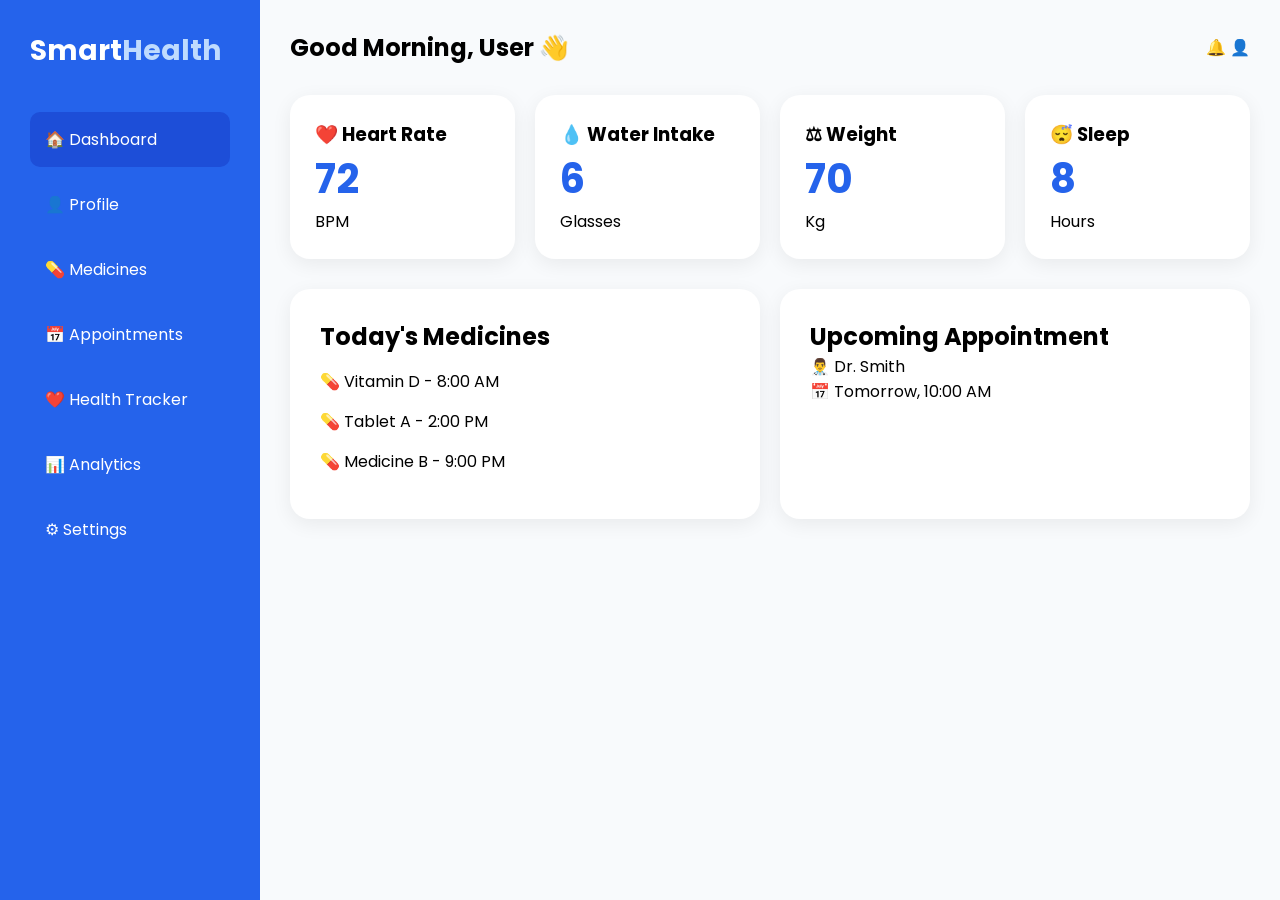
==== dashboard.html @ f0cc43c8 "Create SmartHealth dashboard layout" ====
<!DOCTYPE html>
<html lang="en">

<head>

<meta charset="UTF-8">
<meta name="viewport" content="width=device-width, initial-scale=1.0">

<title>SmartHealth Dashboard</title>

<link rel="stylesheet" href="css/dashboard.css">

<link href="https://fonts.googleapis.com/css2?family=Poppins:wght@400;500;600;700&display=swap" rel="stylesheet">

</head>


<body>


<div class="dashboard-container">


<!-- Sidebar -->

<aside class="sidebar">

<h2>
Smart<span>Health</span>
</h2>


<ul>

<li class="active">
🏠 Dashboard
</li>

<li>
👤 Profile
</li>

<li>
💊 Medicines
</li>

<li>
📅 Appointments
</li>

<li>
❤️ Health Tracker
</li>

<li>
📊 Analytics
</li>

<li>
⚙ Settings
</li>


</ul>


</aside>



<!-- Main Content -->


<main class="main-content">


<header class="topbar">


<h2>
Good Morning, User 👋
</h2>


<div class="profile">
   
   🔔  👤

</div>


</header>




<!-- Health Cards -->


<section class="health-cards">


<div class="card">

<h3>
❤️ Heart Rate
</h3>

<h1>
72
</h1>

<p>
BPM
</p>

</div>



<div class="card">

<h3>
💧 Water Intake
</h3>

<h1>
6
</h1>

<p>
Glasses
</p>

</div>



<div class="card">

<h3>
⚖ Weight
</h3>

<h1>
70
</h1>

<p>
Kg
</p>

</div>



<div class="card">

<h3>
😴 Sleep
</h3>

<h1>
8
</h1>

<p>
Hours
</p>

</div>


</section>




<!-- Bottom Sections -->


<section class="dashboard-grid">


<div class="box">

<h2>
Today's Medicines
</h2>

<ul>

<li>
💊 Vitamin D - 8:00 AM
</li>

<li>
💊 Tablet A - 2:00 PM
</li>

<li>
💊 Medicine B - 9:00 PM
</li>


</ul>

</div>




<div class="box">

<h2>
Upcoming Appointment
</h2>


<p>
👨‍⚕️ Dr. Smith
</p>

<p>
📅 Tomorrow, 10:00 AM
</p>


</div>


</section>



</main>


</div>



</body>

</html>
---- css/dashboard.css ----
*{
margin:0;
padding:0;
box-sizing:border-box;
}


body{

font-family:'Poppins',sans-serif;
background:#f8fafc;

}



.dashboard-container{

display:flex;
min-height:100vh;

}



/* Sidebar */


.sidebar{

width:260px;
background:#2563eb;
color:white;
padding:30px;

}



.sidebar h2{

font-size:28px;

}


.sidebar span{

color:#bfdbfe;

}



.sidebar ul{

list-style:none;
margin-top:40px;

}


.sidebar li{

padding:15px;
margin-bottom:10px;

border-radius:10px;

cursor:pointer;

}



.sidebar li:hover,
.active{

background:#1d4ed8;

}




/* Main */


.main-content{

flex:1;
padding:30px;

}



.topbar{

display:flex;
justify-content:space-between;
align-items:center;

margin-bottom:30px;

}



/* Cards */


.health-cards{

display:grid;

grid-template-columns:repeat(4,1fr);

gap:20px;

}



.card{

background:white;

padding:25px;

border-radius:20px;

box-shadow:0 5px 20px #0001;

}



.card h1{

font-size:40px;
color:#2563eb;

}




/* Bottom */


.dashboard-grid{

display:grid;

grid-template-columns:1fr 1fr;

gap:20px;

margin-top:30px;

}



.box{

background:white;

padding:30px;

border-radius:20px;

box-shadow:0 5px 20px #0001;

}



.box li{

margin:15px 0;

list-style:none;

}
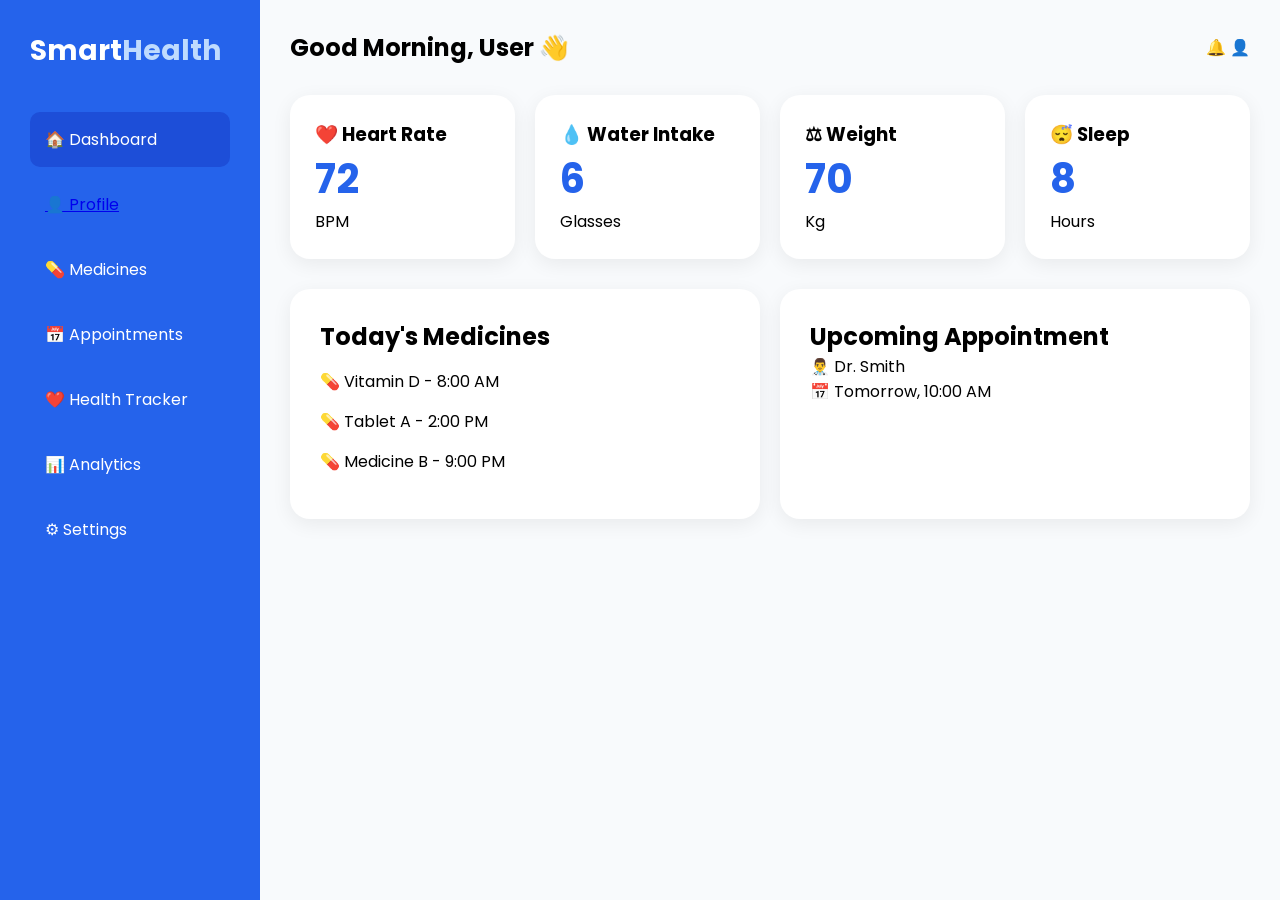
==== commit a3c53e02: "user health profile" ====
--- a/dashboard.html
+++ b/dashboard.html
@@ -37,7 +37,9 @@
 </li>
 
 <li>
+<a href="profile.html">
 👤 Profile
+</a>
 </li>
 
 <li>
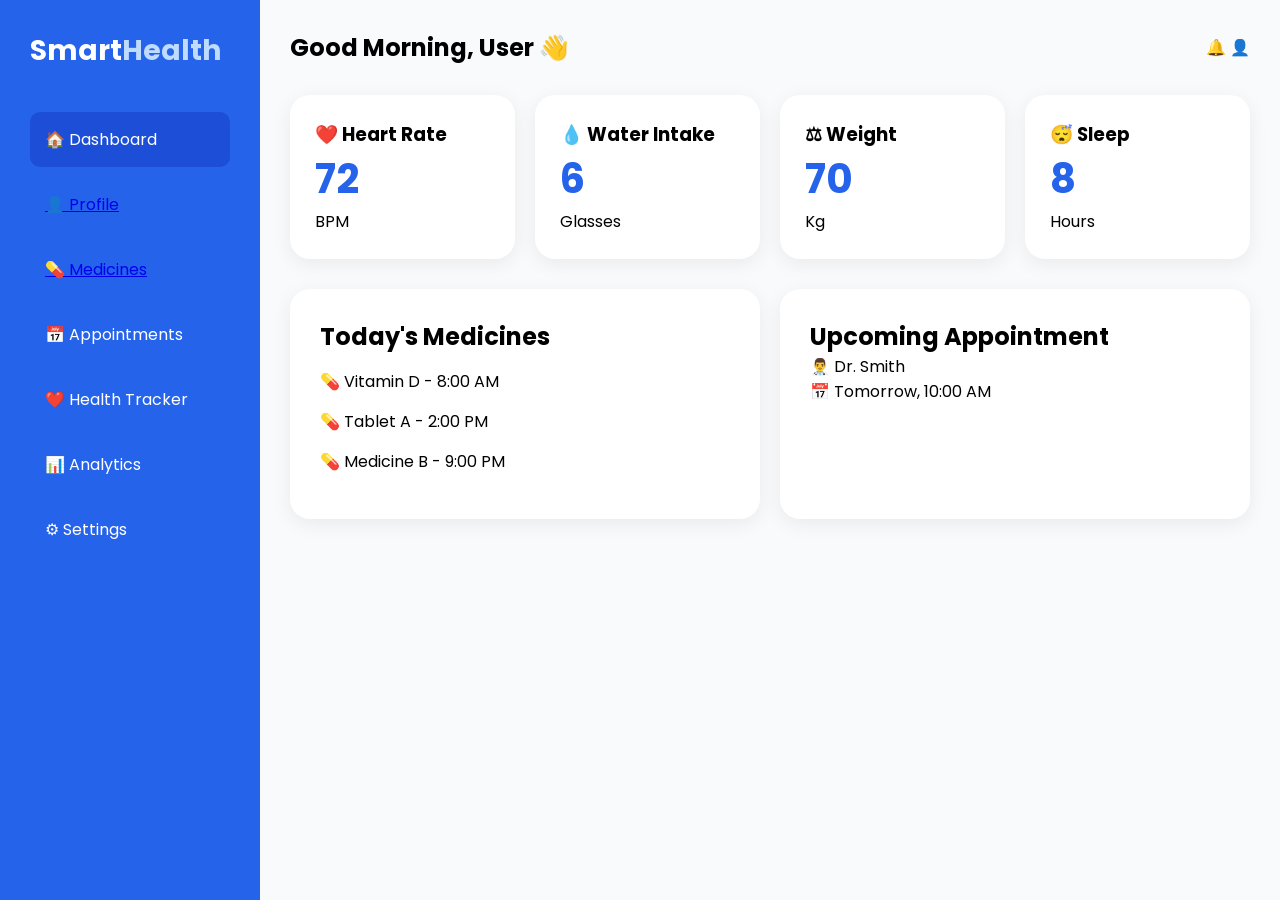
==== commit 49764018: "Medicine remainder" ====
--- a/dashboard.html
+++ b/dashboard.html
@@ -43,7 +43,13 @@
 </li>
 
 <li>
+
+<a href="medicine.html">
+
 💊 Medicines
+
+</a>
+
 </li>
 
 <li>
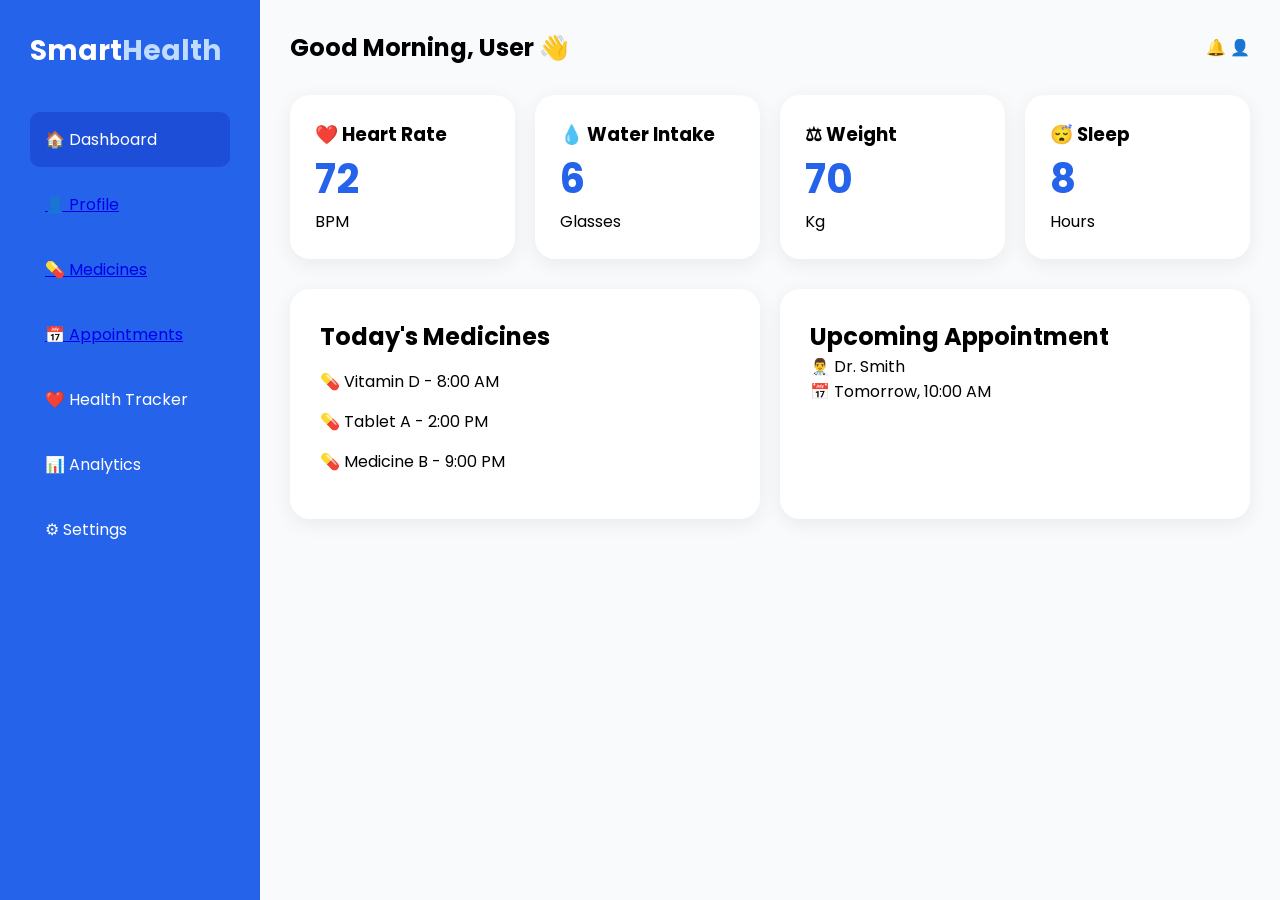
==== commit 9ef1599c: "Doctor appointment manager module" ====
--- a/dashboard.html
+++ b/dashboard.html
@@ -53,7 +53,13 @@
 </li>
 
 <li>
+
+<a href="appointment.html">
+
 📅 Appointments
+
+</a>
+
 </li>
 
 <li>
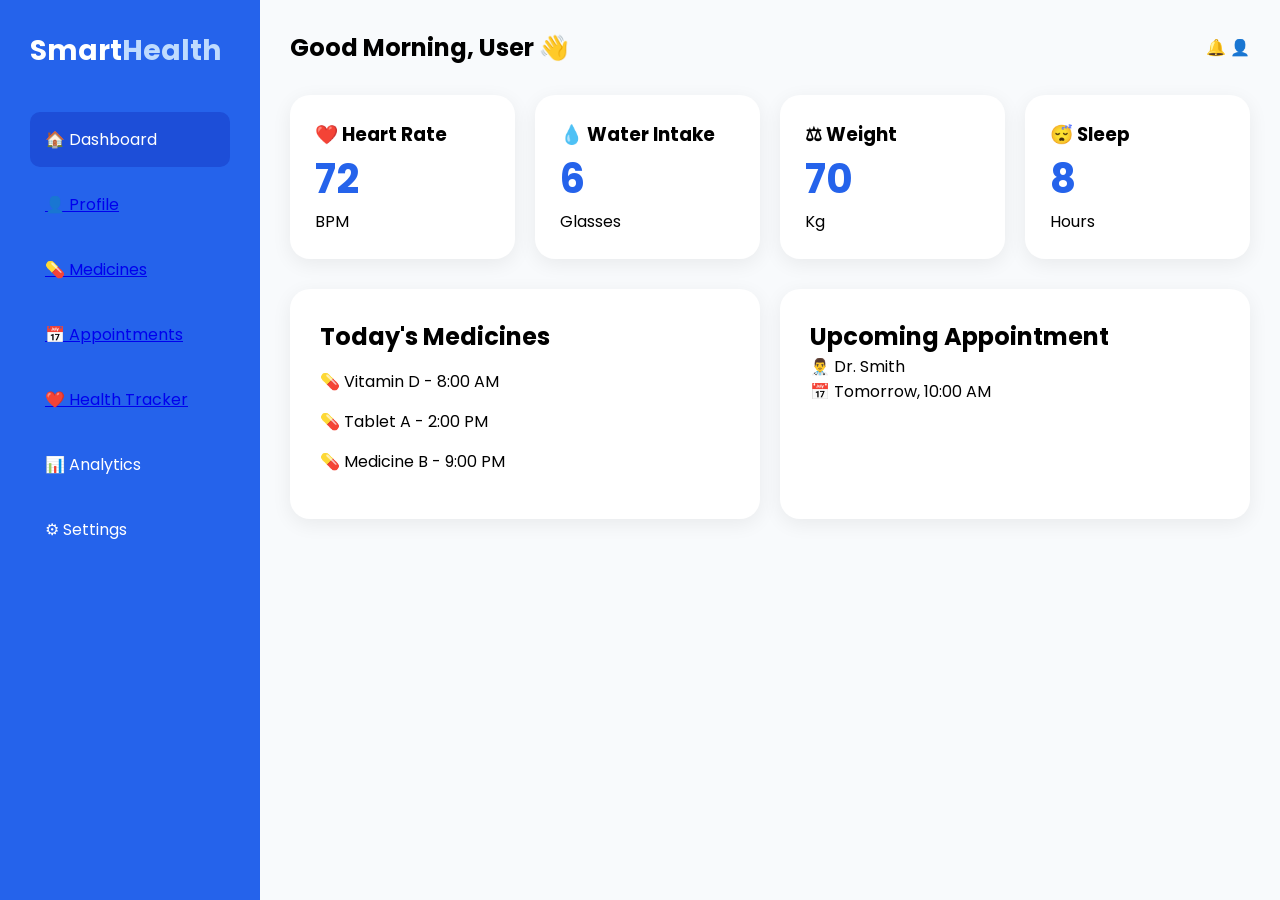
==== commit 4f68e100: "Health tracker" ====
--- a/dashboard.html
+++ b/dashboard.html
@@ -63,7 +63,13 @@
 </li>
 
 <li>
+
+<a href="tracker.html">
+
 ❤️ Health Tracker
+
+</a>
+
 </li>
 
 <li>
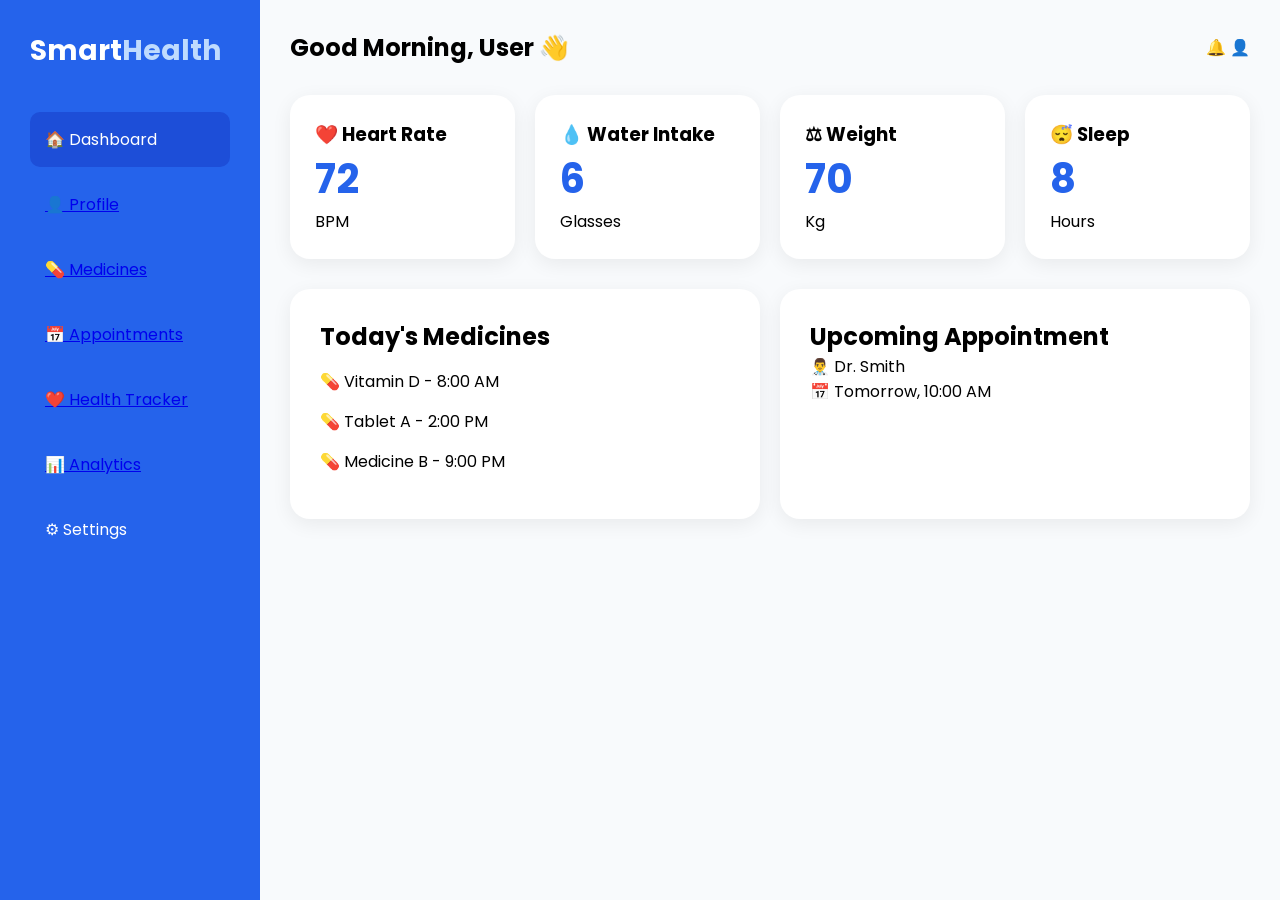
==== commit 1fcf97e7: "Health Analytics" ====
--- a/dashboard.html
+++ b/dashboard.html
@@ -73,7 +73,13 @@
 </li>
 
 <li>
+
+<a href="analytics.html">
+
 📊 Analytics
+
+</a>
+
 </li>
 
 <li>
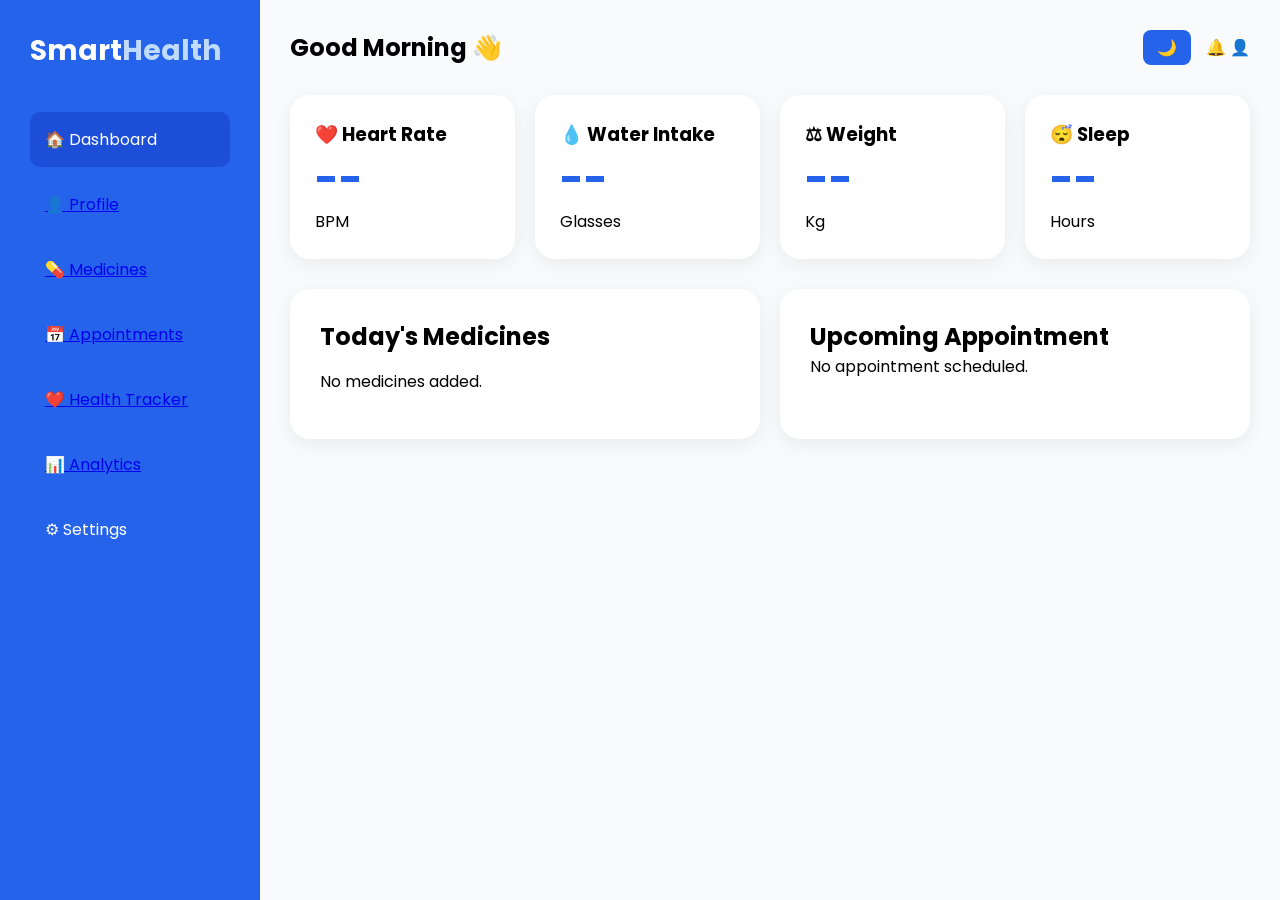
==== commit 78cffd7c: "Dark mode" ====
--- a/dashboard.html
+++ b/dashboard.html
@@ -103,14 +103,16 @@
 <header class="topbar">
 
 
-<h2>
-Good Morning, User 👋
+<h2 id="welcomeMessage">
+Good Morning 👋
 </h2>
 
 
 <div class="profile">
-   
-   🔔  👤
+
+    <button id="themeToggle">🌙</button>
+
+    🔔 👤
 
 </div>
 
@@ -132,13 +134,8 @@
 ❤️ Heart Rate
 </h3>
 
-<h1>
-72
-</h1>
-
-<p>
-BPM
-</p>
+<h1 id="heartRate">--</h1>
+<p>BPM</p>
 
 </div>
 
@@ -150,9 +147,7 @@
 💧 Water Intake
 </h3>
 
-<h1>
-6
-</h1>
+<h1 id="waterIntake">--</h1>
 
 <p>
 Glasses
@@ -168,9 +163,7 @@
 ⚖ Weight
 </h3>
 
-<h1>
-70
-</h1>
+<h1 id="weightValue">--</h1>
 
 <p>
 Kg
@@ -186,9 +179,7 @@
 😴 Sleep
 </h3>
 
-<h1>
-8
-</h1>
+<h1 id="sleepHours">--</h1>
 
 <p>
 Hours
@@ -210,26 +201,11 @@
 
 <div class="box">
 
-<h2>
-Today's Medicines
-</h2>
-
-<ul>
-
-<li>
-💊 Vitamin D - 8:00 AM
-</li>
-
-<li>
-💊 Tablet A - 2:00 PM
-</li>
-
-<li>
-💊 Medicine B - 9:00 PM
-</li>
-
-
-</ul>
+    <h2>Today's Medicines</h2>
+
+    <ul id="medicineSummary">
+        <li>No medicines added.</li>
+    </ul>
 
 </div>
 
@@ -238,33 +214,17 @@
 
 <div class="box">
 
-<h2>
-Upcoming Appointment
-</h2>
-
-
-<p>
-👨‍⚕️ Dr. Smith
-</p>
-
-<p>
-📅 Tomorrow, 10:00 AM
-</p>
-
-
-</div>
-
-
+    <h2>Upcoming Appointment</h2>
+
+    <p id="appointmentSummary">
+        No appointment scheduled.
+    </p>
+
+</div>
 </section>
-
-
-
 </main>
-
-
-</div>
-
-
+</div>
+<script src="js/dashboard.js"></script>
 
 </body>
 
--- a/css/dashboard.css
+++ b/css/dashboard.css
@@ -183,4 +183,42 @@
 
 list-style:none;
 
+}
+.profile{
+    display:flex;
+    align-items:center;
+    gap:15px;
+}
+
+#themeToggle{
+    background:#2563eb;
+    color:white;
+    border:none;
+    padding:8px 14px;
+    border-radius:8px;
+    cursor:pointer;
+    font-size:16px;
+}
+
+#themeToggle:hover{
+    background:#1d4ed8;
+}
+
+body.dark{
+    background:#111827;
+    color:white;
+}
+
+body.dark .card,
+body.dark .box{
+    background:#1f2937;
+    color:white;
+}
+
+body.dark .topbar{
+    color:white;
+}
+
+body.dark .sidebar{
+    background:#0f172a;
 }
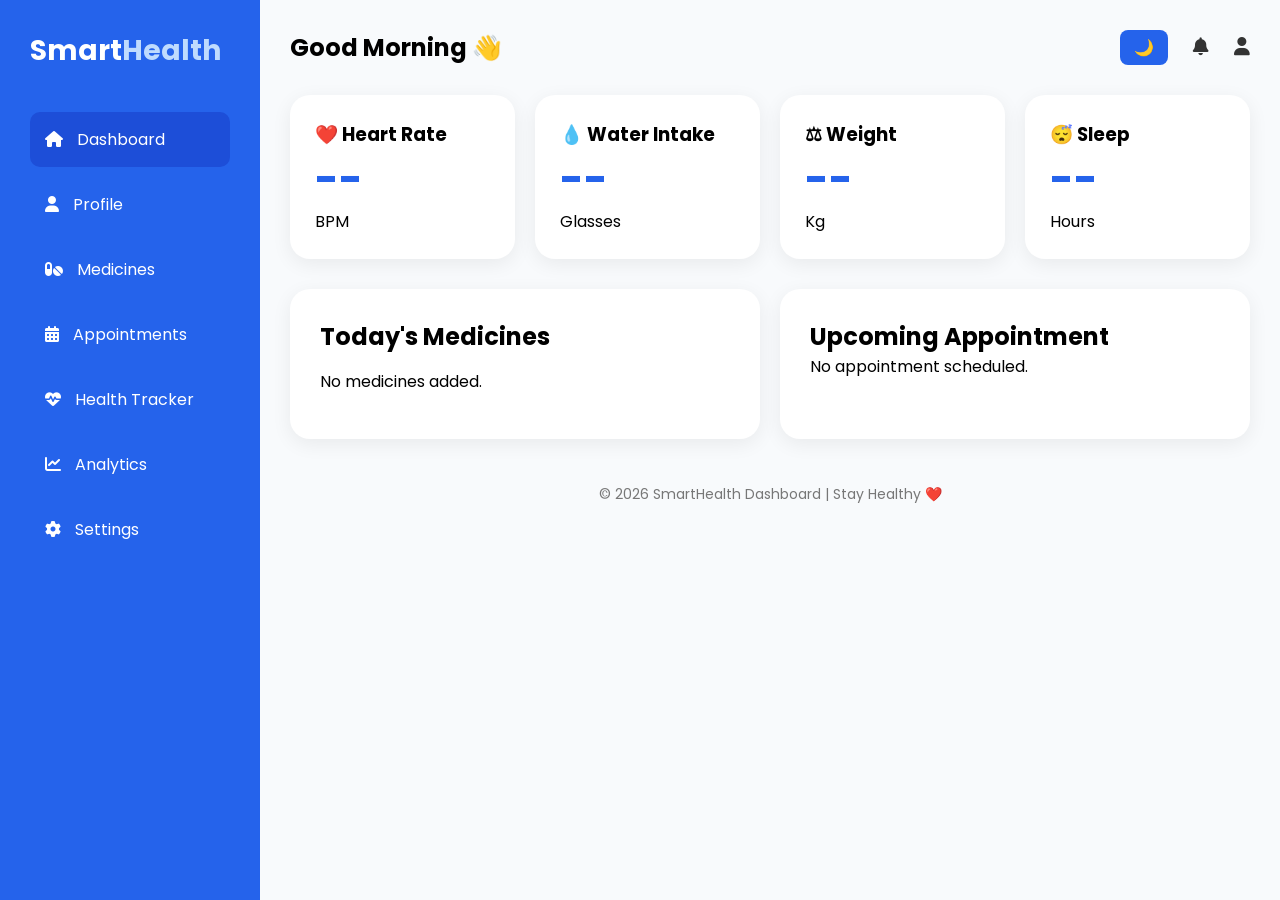
==== commit 084bd3b2: "Fix: Add and rename health.html to index.html" ====
--- a/dashboard.html
+++ b/dashboard.html
@@ -12,6 +12,9 @@
 
 <link href="https://fonts.googleapis.com/css2?family=Poppins:wght@400;500;600;700&display=swap" rel="stylesheet">
 
+<link rel="stylesheet"
+href="https://cdnjs.cloudflare.com/ajax/libs/font-awesome/6.6.0/css/all.min.css">
+
 </head>
 
 
@@ -24,67 +27,104 @@
 <!-- Sidebar -->
 
 <aside class="sidebar">
+
 
 <h2>
 Smart<span>Health</span>
 </h2>
 
 
+
 <ul>
 
+
 <li class="active">
-🏠 Dashboard
-</li>
-
-<li>
+
+<a href="dashboard.html">
+
+<i class="fa-solid fa-house"></i> Dashboard
+
+</a>
+
+</li>
+
+
+
+<li>
+
 <a href="profile.html">
-👤 Profile
-</a>
-</li>
+
+<i class="fa-solid fa-user"></i> Profile
+
+</a>
+
+</li>
+
+
+
 
 <li>
 
 <a href="medicine.html">
 
-💊 Medicines
-
-</a>
-
-</li>
+<i class="fa-solid fa-pills"></i> Medicines
+
+</a>
+
+</li>
+
+
+
 
 <li>
 
 <a href="appointment.html">
 
-📅 Appointments
-
-</a>
-
-</li>
+<i class="fa-solid fa-calendar-days"></i> Appointments
+
+</a>
+
+</li>
+
+
+
 
 <li>
 
 <a href="tracker.html">
 
-❤️ Health Tracker
-
-</a>
-
-</li>
+<i class="fa-solid fa-heart-pulse"></i> Health Tracker
+
+</a>
+
+</li>
+
+
+
 
 <li>
 
 <a href="analytics.html">
 
-📊 Analytics
-
-</a>
-
-</li>
-
-<li>
-⚙ Settings
-</li>
+<i class="fa-solid fa-chart-line"></i> Analytics
+
+</a>
+
+</li>
+
+
+
+
+<li>
+
+<a href="settings.html">
+
+<i class="fa-solid fa-gear"></i> Settings
+
+</a>
+
+</li>
+
 
 
 </ul>
@@ -94,25 +134,54 @@
 
 
 
+
+
 <!-- Main Content -->
 
 
 <main class="main-content">
 
 
+
 <header class="topbar">
 
 
 <h2 id="welcomeMessage">
+
 Good Morning 👋
+
 </h2>
 
 
+
+
 <div class="profile">
 
-    <button id="themeToggle">🌙</button>
-
-    🔔 👤
+
+<button id="themeToggle">
+
+🌙
+
+</button>
+
+
+
+<button class="icon-btn">
+
+<i class="fa-solid fa-bell"></i>
+
+</button>
+
+
+
+
+<button class="icon-btn">
+
+<i class="fa-solid fa-user"></i>
+
+</button>
+
+
 
 </div>
 
@@ -122,70 +191,141 @@
 
 
 
+
+
 <!-- Health Cards -->
 
 
+
 <section class="health-cards">
 
 
+
+
 <div class="card">
 
+
 <h3>
+
 ❤️ Heart Rate
+
 </h3>
 
-<h1 id="heartRate">--</h1>
-<p>BPM</p>
-
-</div>
+
+<h1 id="heartRate">
+
+--
+
+</h1>
+
+
+<p>
+
+BPM
+
+</p>
+
+
+</div>
+
+
+
+
 
 
 
 <div class="card">
 
+
 <h3>
+
 💧 Water Intake
+
 </h3>
 
-<h1 id="waterIntake">--</h1>
+
+<h1 id="waterIntake">
+
+--
+
+</h1>
+
 
 <p>
+
 Glasses
-</p>
-
-</div>
+
+</p>
+
+
+</div>
+
+
+
+
+
 
 
 
 <div class="card">
 
+
 <h3>
+
 ⚖ Weight
+
 </h3>
 
-<h1 id="weightValue">--</h1>
+
+<h1 id="weightValue">
+
+--
+
+</h1>
+
 
 <p>
+
 Kg
-</p>
-
-</div>
+
+</p>
+
+
+</div>
+
+
+
+
 
 
 
 <div class="card">
 
+
 <h3>
+
 😴 Sleep
+
 </h3>
 
-<h1 id="sleepHours">--</h1>
+
+<h1 id="sleepHours">
+
+--
+
+</h1>
+
 
 <p>
+
 Hours
-</p>
-
-</div>
+
+</p>
+
+
+</div>
+
+
 
 
 </section>
@@ -193,39 +333,114 @@
 
 
 
+
+
+
 <!-- Bottom Sections -->
 
 
+
 <section class="dashboard-grid">
 
 
+
+
+
 <div class="box">
 
-    <h2>Today's Medicines</h2>
-
-    <ul id="medicineSummary">
-        <li>No medicines added.</li>
-    </ul>
-
-</div>
+
+<h2>
+
+Today's Medicines
+
+</h2>
+
+
+
+<ul id="medicineSummary">
+
+
+<li>
+
+No medicines added.
+
+</li>
+
+
+</ul>
+
+
+</div>
+
+
+
 
 
 
 
 <div class="box">
 
-    <h2>Upcoming Appointment</h2>
-
-    <p id="appointmentSummary">
-        No appointment scheduled.
-    </p>
-
-</div>
+
+<h2>
+
+Upcoming Appointment
+
+</h2>
+
+
+
+<p id="appointmentSummary">
+
+No appointment scheduled.
+
+</p>
+
+
+
+</div>
+
+
+
+
+
 </section>
+
+
+
+
+
+
+
+
+<footer class="dashboard-footer">
+
+
+<p>
+
+© 2026 SmartHealth Dashboard | Stay Healthy ❤️
+
+</p>
+
+
+</footer>
+
+
+
+
+
 </main>
-</div>
+
+
+</div>
+
+
+
+
+
 <script src="js/dashboard.js"></script>
 
+
 </body>
 
+
 </html>
--- a/css/dashboard.css
+++ b/css/dashboard.css
@@ -1,24 +1,22 @@
 *{
-margin:0;
-padding:0;
-box-sizing:border-box;
+    margin:0;
+    padding:0;
+    box-sizing:border-box;
 }
 
 
 body{
-
-font-family:'Poppins',sans-serif;
-background:#f8fafc;
-
-}
-
-
+    font-family:'Poppins',sans-serif;
+    background:#f8fafc;
+    transition:0.3s;
+}
+
+
+/* Main Container */
 
 .dashboard-container{
-
-display:flex;
-min-height:100vh;
-
+    display:flex;
+    min-height:100vh;
 }
 
 
@@ -27,168 +25,89 @@
 
 
 .sidebar{
-
-width:260px;
-background:#2563eb;
-color:white;
-padding:30px;
-
-}
-
+    width:260px;
+    background:#2563eb;
+    color:white;
+    padding:30px;
+}
 
 
 .sidebar h2{
-
-font-size:28px;
-
+    font-size:28px;
 }
 
 
 .sidebar span{
-
-color:#bfdbfe;
-
-}
-
+    color:#bfdbfe;
+}
 
 
 .sidebar ul{
-
-list-style:none;
-margin-top:40px;
-
+    list-style:none;
+    margin-top:40px;
 }
 
 
 .sidebar li{
-
-padding:15px;
-margin-bottom:10px;
-
-border-radius:10px;
-
-cursor:pointer;
-
-}
-
+    padding:15px;
+    margin-bottom:10px;
+    border-radius:10px;
+    cursor:pointer;
+}
 
 
 .sidebar li:hover,
-.active{
-
-background:#1d4ed8;
-
-}
-
-
-
-
-/* Main */
+.sidebar .active{
+    background:#1d4ed8;
+}
+
+
+/* Sidebar Links */
+
+.sidebar a{
+    text-decoration:none;
+    color:white;
+    display:block;
+}
+
+
+.sidebar i{
+    margin-right:10px;
+}
+
+
+
+/* Main Content */
 
 
 .main-content{
-
-flex:1;
-padding:30px;
-
-}
-
+    flex:1;
+    padding:30px;
+}
+
+
+
+/* Topbar */
 
 
 .topbar{
-
-display:flex;
-justify-content:space-between;
-align-items:center;
-
-margin-bottom:30px;
-
-}
-
-
-
-/* Cards */
-
-
-.health-cards{
-
-display:grid;
-
-grid-template-columns:repeat(4,1fr);
-
-gap:20px;
-
-}
-
-
-
-.card{
-
-background:white;
-
-padding:25px;
-
-border-radius:20px;
-
-box-shadow:0 5px 20px #0001;
-
-}
-
-
-
-.card h1{
-
-font-size:40px;
-color:#2563eb;
-
-}
-
-
-
-
-/* Bottom */
-
-
-.dashboard-grid{
-
-display:grid;
-
-grid-template-columns:1fr 1fr;
-
-gap:20px;
-
-margin-top:30px;
-
-}
-
-
-
-.box{
-
-background:white;
-
-padding:30px;
-
-border-radius:20px;
-
-box-shadow:0 5px 20px #0001;
-
-}
-
-
-
-.box li{
-
-margin:15px 0;
-
-list-style:none;
-
-}
+    display:flex;
+    justify-content:space-between;
+    align-items:center;
+    margin-bottom:30px;
+}
+
+
+
+/* Profile Buttons */
+
+
 .profile{
     display:flex;
     align-items:center;
     gap:15px;
 }
+
 
 #themeToggle{
     background:#2563eb;
@@ -200,25 +119,271 @@
     font-size:16px;
 }
 
+
 #themeToggle:hover{
     background:#1d4ed8;
 }
 
+
+.icon-btn{
+    background:transparent;
+    border:none;
+    font-size:18px;
+    cursor:pointer;
+    margin-left:10px;
+    color:#333;
+}
+
+
+.icon-btn:hover{
+    color:#007bff;
+}
+
+
+
+
+/* Health Cards */
+
+
+.health-cards{
+    display:grid;
+    grid-template-columns:repeat(4,1fr);
+    gap:20px;
+}
+
+
+.card{
+
+    background:white;
+    padding:25px;
+    border-radius:20px;
+    box-shadow:0 5px 20px #0001;
+
+}
+
+
+.card h1{
+    font-size:40px;
+    color:#2563eb;
+}
+
+
+
+/* Bottom Sections */
+
+
+.dashboard-grid{
+
+    display:grid;
+    grid-template-columns:1fr 1fr;
+    gap:20px;
+    margin-top:30px;
+
+}
+
+
+
+.box{
+
+    background:white;
+    padding:30px;
+    border-radius:20px;
+    box-shadow:0 5px 20px #0001;
+
+}
+
+
+.box li{
+    margin:15px 0;
+    list-style:none;
+}
+
+
+
+/* Footer */
+
+
+.dashboard-footer{
+
+    text-align:center;
+    margin-top:30px;
+    padding:15px;
+    color:#777;
+    font-size:14px;
+
+}
+
+
+
+/* =====================
+   DARK MODE
+===================== */
+
+
 body.dark{
+
     background:#111827;
     color:white;
-}
+
+}
+
 
 body.dark .card,
 body.dark .box{
+
     background:#1f2937;
     color:white;
-}
+
+}
+
 
 body.dark .topbar{
-    color:white;
-}
+
+    color:white;
+
+}
+
 
 body.dark .sidebar{
+
     background:#0f172a;
+
+}
+
+
+body.dark .icon-btn{
+
+    color:white;
+
+}
+
+
+
+
+/* =====================
+   SETTINGS PAGE
+===================== */
+
+
+.settings-container{
+
+    display:grid;
+    gap:20px;
+
+}
+
+
+
+.settings-container .box{
+
+    padding:25px;
+
+}
+
+
+
+.settings-container button{
+
+    padding:10px 20px;
+    border:none;
+    border-radius:8px;
+    background:#2563eb;
+    color:white;
+    cursor:pointer;
+
+}
+
+
+
+.settings-container button:hover{
+
+    opacity:0.8;
+
+}
+
+
+
+.danger-btn{
+
+    background:#dc2626 !important;
+
+}
+
+
+
+/* =====================
+   RESPONSIVE DESIGN
+===================== */
+
+
+@media(max-width:992px){
+
+
+    .dashboard-container{
+
+        flex-direction:column;
+
+    }
+
+
+    .sidebar{
+
+        width:100%;
+
+    }
+
+
+    .health-cards{
+
+        grid-template-columns:repeat(2,1fr);
+
+    }
+
+
+    .dashboard-grid{
+
+        grid-template-columns:1fr;
+
+    }
+
+
+}
+
+
+
+
+@media(max-width:600px){
+
+
+    .health-cards{
+
+        grid-template-columns:1fr;
+
+    }
+
+
+    .topbar{
+
+        flex-direction:column;
+        align-items:flex-start;
+        gap:15px;
+
+    }
+
+
+    .sidebar ul{
+
+        display:flex;
+        flex-wrap:wrap;
+        gap:10px;
+
+    }
+
+
+    .sidebar li{
+
+        margin-bottom:0;
+
+    }
+
 }
